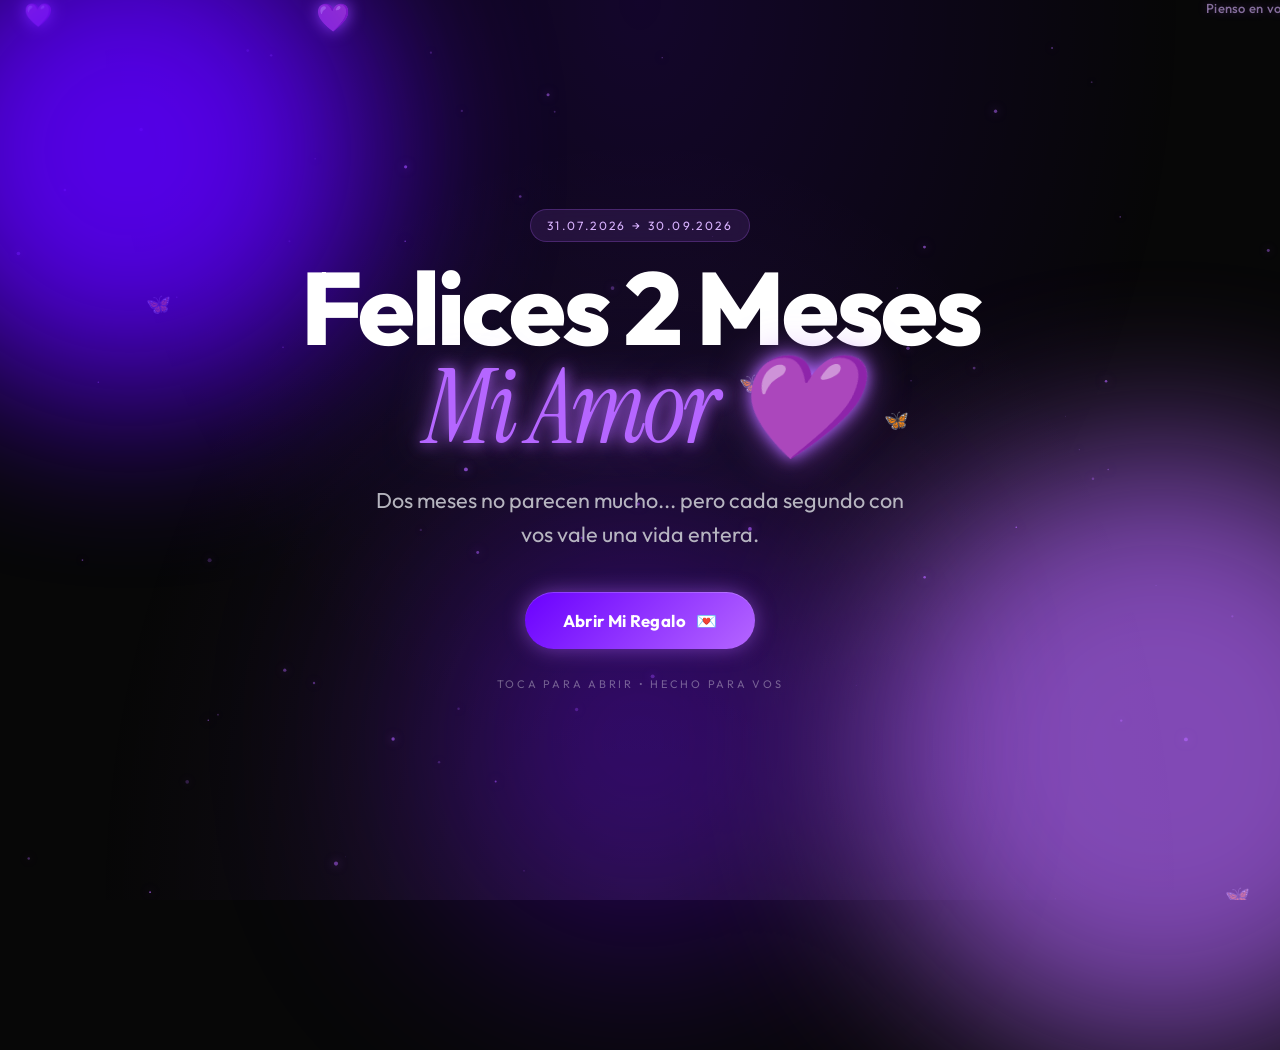
==== index.html @ 9b6e4257 "Add files via upload" ====
<!DOCTYPE html>
<html lang="es">
<head>
<meta charset="UTF-8">
<meta name="viewport" content="width=device-width, initial-scale=1.0">
<link rel="icon" type="image/jpeg" href="img/nosotros.jpg">
<link rel="apple-touch-icon" href="img/nosotros.jpg">
<meta property="og:image" content="img/nosotros.jpg">
<title>Felices 2 Meses 💜</title>
<link rel="stylesheet" href="style.css">
<link href="https://fonts.googleapis.com/css2?family=Outfit:wght@400;700;800&family=Instrument+Serif:ital@0;1&display=swap" rel="stylesheet">
</head>
<body>
<canvas id="particles"></canvas>
<div class="particles"></div>
<div id="floatingQuotes"></div>
<div id="floatingHearts"></div>
<div id="floatingRoses"></div>
<div id="butterflies"></div>

<section class="hero">
    <div class="glow glow1"></div>
    <div class="glow glow2"></div>
    <div class="glow glow3"></div>
    
    <div class="content">
        <div class="badge">31.07.2026 → 30.09.2026</div>
        <h1>
            Felices 2 Meses
            <span>Mi Amor 💜</span>
        </h1>
        <p>
            Dos meses no parecen mucho...
            pero cada segundo con vos vale una vida entera.
        </p>
        <button id="openLetter">
            <span>Abrir Mi Regalo</span> 💌
        </button>
        <div class="hint-scroll">toca para abrir • hecho para vos</div>
    </div>
</section>
<script src="script.js"></script>
</body>
</html>
---- style.css ----
*{
    margin:0;padding:0;box-sizing:border-box;
    font-family:'Outfit', 'Segoe UI', sans-serif;
}
body{
    background:#070707;
    overflow-x:hidden;
    min-height:100vh;
    position:relative;
}
#particles{position:fixed;inset:0;z-index:1;pointer-events:none}
.particles{position:fixed;inset:0;z-index:0;pointer-events:none;background:radial-gradient(ellipse at top, rgba(93,0,255,0.15), transparent 60%), radial-gradient(ellipse at bottom, rgba(181,102,255,0.12), transparent 60%)}

.hero{
    width:100%;min-height:100vh;
    display:flex;justify-content:center;align-items:center;
    position:relative;z-index:5;
    padding:20px;
}
.content{
    text-align:center;z-index:10;padding:20px;
    max-width:800px;width:100%;
    animation:fadeUp 1.2s ease;
}
.badge{
    display:inline-block;margin-bottom:20px;
    padding:8px 16px;border-radius:999px;
    background:rgba(181,102,255,0.12);border:1px solid rgba(181,102,255,0.25);
    color:#d9b3ff;font-size:12px;letter-spacing:0.2em;text-transform:uppercase;
    backdrop-filter:blur(10px);
}
h1{
    color:white;font-size:clamp(2.8rem,8vw,6.5rem);font-weight:800;line-height:0.9;
    letter-spacing:-0.03em;
}
h1 span{
    display:block;color:#b566ff;
    font-family:'Instrument Serif', serif;font-style:italic;font-weight:400;
    text-shadow:0 0 15px #b566ff, 0 0 40px rgba(181,102,255,0.6);
    animation:glowPulse 3s ease-in-out infinite;
    margin-top:8px;
}
@keyframes glowPulse{0%,100%{text-shadow:0 0 15px #b566ff, 0 0 40px rgba(181,102,255,0.6)}50%{text-shadow:0 0 25px #b566ff, 0 0 70px rgba(181,102,255,0.9)}}

p{
    margin:28px auto 0;color:#c8c8d0;font-size:clamp(1.05rem,2.2vw,1.35rem);
    max-width:560px;line-height:1.6;font-weight:400;
    opacity:0.9;
}
button{
    margin-top:40px;border:none;padding:18px 38px;font-size:1.05rem;font-weight:700;
    color:white;cursor:pointer;border-radius:50px;
    background:linear-gradient(135deg,#6a00ff,#b566ff);
    transition:.4s cubic-bezier(.16,1,.3,1);
    box-shadow:0 0 20px rgba(181,102,255,.5), inset 0 1px 0 rgba(255,255,255,0.2);
    position:relative;overflow:hidden;letter-spacing:0.02em;
    display:inline-flex;align-items:center;gap:10px;
}
button::before{content:'';position:absolute;inset:0;background:linear-gradient(90deg,transparent,rgba(255,255,255,0.2),transparent);transform:translateX(-100%);transition:.6s}
button:hover::before{transform:translateX(100%)}
button:hover{transform:translateY(-4px) scale(1.03);box-shadow:0 10px 30px rgba(181,102,255,.7), 0 0 40px rgba(106,0,255,.4)}
button:active{transform:translateY(-1px) scale(0.98)}
.hint-scroll{margin-top:28px;font-size:11px;letter-spacing:0.25em;text-transform:uppercase;color:rgba(255,255,255,0.35);animation:blink 2s infinite}

.glow{position:absolute;border-radius:50%;filter:blur(90px);pointer-events:none}
.glow1{width:500px;height:500px;background:#5d00ff;left:-120px;top:-100px;animation:float 9s infinite ease-in-out;opacity:0.9}
.glow2{width:600px;height:600px;background:#b566ff;right:-180px;bottom:-150px;animation:float 11s infinite ease-in-out reverse;opacity:0.7}
.glow3{width:400px;height:400px;background:#6a00ff;left:50%;top:60%;transform:translateX(-50%);animation:float 13s infinite ease-in-out;opacity:0.4;filter:blur(120px)}

@keyframes float{0%,100%{transform:translate(0,0) scale(1)}33%{transform:translate(30px,-30px) scale(1.05)}66%{transform:translate(-20px,20px) scale(0.95)}}
@keyframes fadeUp{from{opacity:0;transform:translateY(40px)}to{opacity:1;transform:translateY(0)}}
@keyframes blink{0%,100%{opacity:0.35}50%{opacity:0.15}}

#floatingQuotes,#floatingHearts,#floatingRoses,#butterflies{position:fixed;inset:0;overflow:hidden;pointer-events:none;z-index:2}
.quote{position:absolute;color:#d9b3ff;opacity:.6;font-size:13px;letter-spacing:0.02em;font-weight:500;animation:floatQuote linear infinite;white-space:nowrap;text-shadow:0 0 10px rgba(181,102,255,0.5)}
.heart{position:absolute;color:#b566ff;font-size:20px;animation:floatHeart linear infinite;filter:drop-shadow(0 0 8px #b566ff)}
.rose{position:absolute;font-size:26px;animation:floatRose linear infinite;filter:drop-shadow(0 0 10px rgba(181,102,255,0.5))}
.butterfly{position:absolute;font-size:20px;animation:butterflyFly 12s infinite ease-in-out}

@keyframes floatQuote{from{transform:translateY(100vh);opacity:0}10%{opacity:.7}90%{opacity:.7}to{transform:translateY(-100px);opacity:0}}
@keyframes floatHeart{from{transform:translateY(100vh) rotate(0deg) scale(0.8);opacity:0}10%{opacity:.9}90%{opacity:.9}to{transform:translateY(-100px) rotate(360deg) scale(1.2);opacity:0}}
@keyframes floatRose{from{transform:translateY(110vh) rotate(0deg)}to{transform:translateY(-100px) rotate(180deg)}}
@keyframes butterflyFly{0%{transform:translate(0,0)}25%{transform:translate(100px,-60px)}50%{transform:translate(200px,30px)}75%{transform:translate(80px,-90px)}100%{transform:translate(0,0)}}

/* Mobile optimizado */
@media(max-width:768px){
    .glow1{width:320px;height:320px;left:-80px;top:-60px;filter:blur(70px)}
    .glow2{width:380px;height:380px;right:-100px;bottom:-80px;filter:blur(70px)}
    button{padding:16px 32px;font-size:1rem;width:90%;justify-content:center;max-width:300px}
    p{padding:0 10px}
}
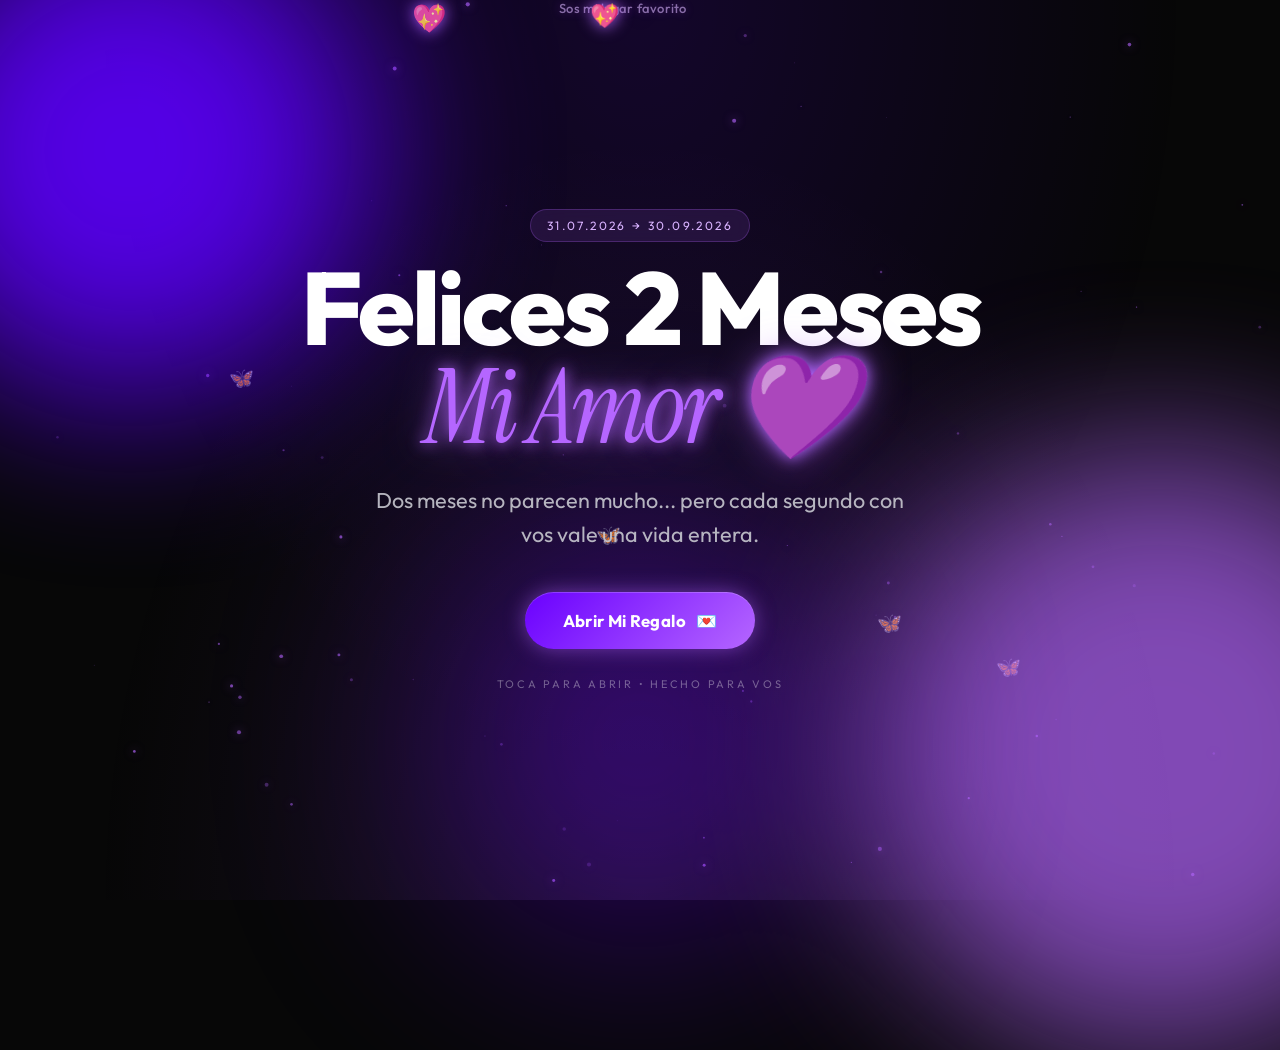
==== commit d4b4c252: "Update index.html" ====
--- a/index.html
+++ b/index.html
@@ -3,9 +3,9 @@
 <head>
 <meta charset="UTF-8">
 <meta name="viewport" content="width=device-width, initial-scale=1.0">
-<link rel="icon" type="image/jpeg" href="img/nosotros.jpg">
-<link rel="apple-touch-icon" href="img/nosotros.jpg">
-<meta property="og:image" content="img/nosotros.jpg">
+<link rel="icon" type="image/jpeg" href="nosotros.jpg">
+<link rel="apple-touch-icon" href="nosotros.jpg">
+<meta property="og:image" content="nosotros.jpg">
 <title>Felices 2 Meses 💜</title>
 <link rel="stylesheet" href="style.css">
 <link href="https://fonts.googleapis.com/css2?family=Outfit:wght@400;700;800&family=Instrument+Serif:ital@0;1&display=swap" rel="stylesheet">
